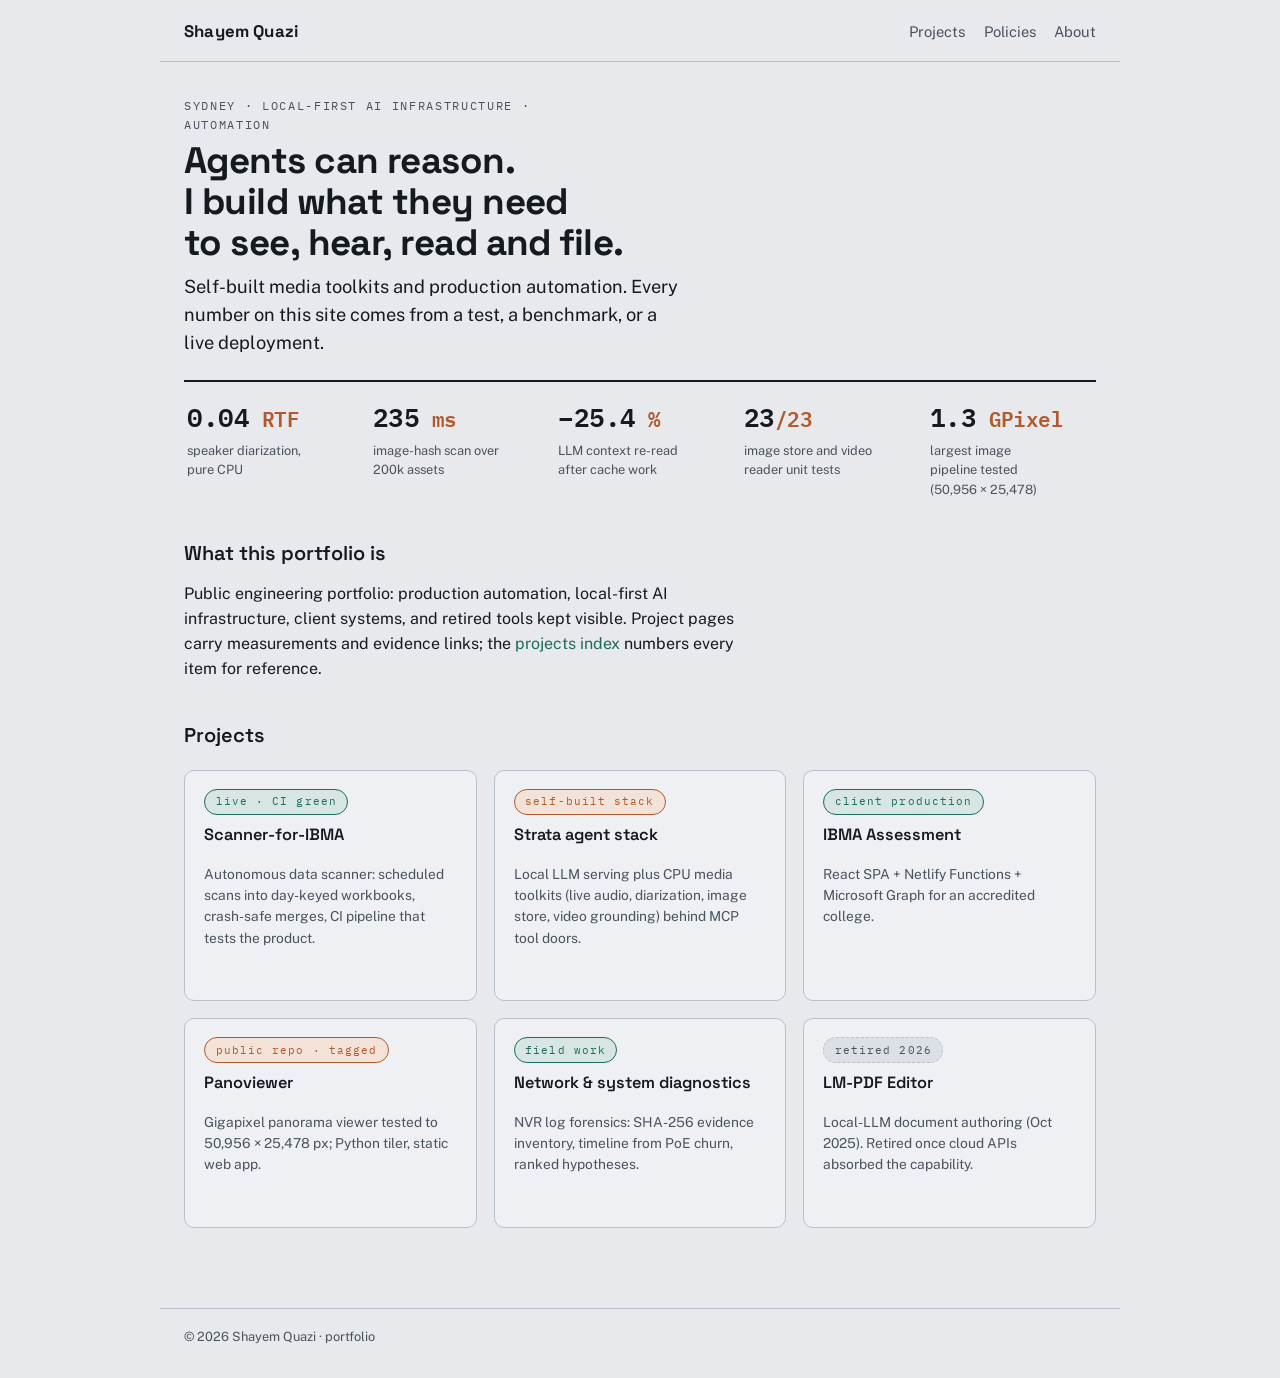
==== index.html @ 37f40e7f "remove SNS-TAX tile (PF9 retired, number kept), drop tag-footnote and footer filler" ====
<!DOCTYPE html>
<html lang="en">
<head>
<meta charset="utf-8">
<meta name="viewport" content="width=device-width, initial-scale=1">
<title>Shayem Quazi — local-first agent infrastructure &amp; shipped automation</title>
<meta name="description" content="Portfolio of Shayem Quazi: local-first AI agent infrastructure, automation systems and measured media toolkits, Sydney.">
<meta property="og:type" content="website">
<meta property="og:site_name" content="Shayem Quazi portfolio">
<meta property="og:title" content="Agents can reason. I build what they need to see, hear, read and file.">
<meta property="og:description" content="Local-first agent infrastructure and shipped automation. Every number on this site comes from a test, a benchmark, or a live deployment.">
<meta property="og:url" content="https://shayem1.github.io/portfolio-2026/">
<link rel="canonical" href="https://shayem1.github.io/portfolio-2026/">
<link rel="icon" type="image/svg+xml" href="assets/img/favicon.svg">
<link rel="preconnect" href="https://fonts.googleapis.com">
<link rel="preconnect" href="https://fonts.gstatic.com" crossorigin>
<link href="https://fonts.googleapis.com/css2?family=IBM+Plex+Mono:wght@400;600&family=Public+Sans:wght@400;500;700&family=Space+Grotesk:wght@500;600;700&display=swap" rel="stylesheet">
<link rel="stylesheet" href="assets/css/site.css">
</head>
<body>
<header class="site-head">
  <a class="brand" href="index.html">Shayem Quazi</a>
  <nav>
    <a href="projects/index.html">Projects</a>
    <a href="policies.html">Policies</a>
    <a href="about.html">About</a>
  </nav>
</header>

<main>
  <p class="eyebrow">Sydney · local-first AI infrastructure · automation</p>
  <h1>Agents can reason.<br>I build what they need<br>to see, hear, read and file.</h1>
  <p class="claim">Self-built media toolkits and production automation. Every number on this site comes from a test, a benchmark, or a live deployment.</p>

  <div class="bench">
    <div class="m"><span class="n">0.04<small> RTF</small></span><span class="l">speaker diarization, pure CPU</span></div>
    <div class="m"><span class="n">235<small> ms</small></span><span class="l">image-hash scan over 200k assets</span></div>
    <div class="m"><span class="n">−25.4<small> %</small></span><span class="l">LLM context re-read after cache work</span></div>
    <div class="m"><span class="n">23<small>/23</small></span><span class="l">image store and video reader unit tests</span></div>
    <div class="m"><span class="n">1.3<small> GPixel</small></span><span class="l">largest image pipeline tested (50,956 × 25,478)</span></div>
  </div>

  <section>
    <h2>What this portfolio is</h2>
    <p>Public engineering portfolio: production automation, local-first AI infrastructure, client systems, and retired tools kept visible. Project pages carry measurements and evidence links; the <a href="projects/index.html">projects index</a> numbers every item for reference.</p>
  </section>

  <section>
    <h2>Projects</h2>
    <div class="cards">
      <a class="card" href="projects/scanner-for-ibma.html">
        <span class="status live">live · CI green</span>
        <span class="t">Scanner-for-IBMA</span>
        <p class="small">Autonomous data scanner: scheduled scans into day-keyed workbooks, crash-safe merges, CI pipeline that tests the product.</p>
      </a>
      <a class="card" href="projects/strata-agent-stack.html">
        <span class="status alpha">self-built stack</span>
        <span class="t">Strata agent stack</span>
        <p class="small">Local LLM serving plus CPU media toolkits (live audio, diarization, image store, video grounding) behind MCP tool doors.</p>
      </a>
      <a class="card" href="projects/ibma-assessment.html">
        <span class="status live">client production</span>
        <span class="t">IBMA Assessment</span>
        <p class="small">React SPA + Netlify Functions + Microsoft Graph for an accredited college.</p>
      </a>
      <a class="card" href="projects/panoviewer.html">
        <span class="status alpha">public repo · tagged</span>
        <span class="t">Panoviewer</span>
        <p class="small">Gigapixel panorama viewer tested to 50,956 × 25,478 px; Python tiler, static web app.</p>
      </a>
      <a class="card" href="projects/diagnostics.html">
        <span class="status live">field work</span>
        <span class="t">Network &amp; system diagnostics</span>
        <p class="small">NVR log forensics: SHA-256 evidence inventory, timeline from PoE churn, ranked hypotheses.</p>
      </a>
      <a class="card" href="projects/lm-pdf-editor.html">
        <span class="status retired">retired 2026</span>
        <span class="t">LM-PDF Editor</span>
        <p class="small">Local-LLM document authoring (Oct 2025). Retired once cloud APIs absorbed the capability.</p>
      </a>
    </div>
  </section>
</main>

<footer class="site-foot">© 2026 Shayem Quazi · portfolio</footer>
</body>
</html>
---- assets/css/site.css ----
/* portfolio-2026 — "engineered ledger paper" system
   tokens: slate-paper / graphite ink / copper + signal-teal accents
   display: Space Grotesk · body: Public Sans · measurement: IBM Plex Mono */

:root {
  --paper: #e7e9ec;
  --paper-2: #dce0e6;
  --card: #eef0f3;
  --ink: #151a20;
  --ink-2: #49535e;
  --rule: #b8c1cb;
  --copper: #b25a2b;
  --teal: #1e6b60;
  --teal-soft: #d7e6e2;
  --shadow: 0 8px 22px rgba(21, 26, 32, .12);
  --radius: 10px;
  --font-display: "Space Grotesk", "Segoe UI", system-ui, sans-serif;
  --font-body: "Public Sans", "Segoe UI", system-ui, sans-serif;
  --font-mono: "IBM Plex Mono", "Consolas", monospace;
  --max: 60rem;
}

* { box-sizing: border-box; }
html { font-size: 16px; }
body {
  margin: 0;
  background: var(--paper);
  color: var(--ink);
  font-family: var(--font-body);
  line-height: 1.55;
}

a { color: var(--teal); text-decoration: none; }
a:hover { text-decoration: underline; text-underline-offset: 3px; }
a:focus-visible, button:focus-visible { outline: 2px solid var(--copper); outline-offset: 2px; }

/* ---------- header ---------- */
.site-head {
  display: flex; align-items: baseline; gap: 1.25rem; flex-wrap: wrap;
  max-width: var(--max); margin: 0 auto; padding: 1.1rem 1.5rem;
  border-bottom: 1px solid var(--rule);
}
.brand {
  font-family: var(--font-display); font-weight: 700; font-size: 1.05rem;
  color: var(--ink); letter-spacing: .01em;
}
.brand:hover { text-decoration: none; }
.site-head nav { display: flex; gap: 1.15rem; margin-left: auto; flex-wrap: wrap; }
.site-head nav a { font-size: .92rem; color: var(--ink-2); }
.site-head nav a:hover { color: var(--ink); text-decoration: none; }
.site-head nav a[aria-current="page"] { color: var(--copper); }

/* ---------- layout ---------- */
main { max-width: var(--max); margin: 0 auto; padding: 2.2rem 1.5rem 3rem; }
section { margin-top: 2.4rem; }
h1 {
  font-family: var(--font-display); font-weight: 700; font-size: 2.3rem;
  line-height: 1.12; letter-spacing: -.015em; margin: .35rem 0 .6rem;
}
h2 { font-family: var(--font-display); font-weight: 600; font-size: 1.25rem; margin: 0 0 .8rem; }
h3 { font-family: var(--font-display); font-weight: 600; font-size: 1.02rem; margin: 0 0 .35rem; }
p { margin: .55rem 0; max-width: 56ch; }

.eyebrow {
  font-family: var(--font-mono); font-size: .74rem; letter-spacing: .14em;
  text-transform: uppercase; color: var(--ink-2); margin: 0;
}
.claim { font-size: 1.14rem; color: var(--ink); max-width: 46ch; }
.small { font-size: .86rem; color: var(--ink-2); }

/* ---------- status + legend tags (pills) ---------- */
.status, .tag {
  display: inline-block; font-family: var(--font-mono); font-size: .68rem;
  letter-spacing: .1em; padding: .24rem .65rem; border: 1px solid var(--rule);
  border-radius: 999px; background: var(--paper-2); color: var(--ink-2);
}
.status.live, .tag.live { color: var(--teal); border-color: var(--teal); background: var(--teal-soft); }
.status.alpha, .tag.alpha { color: var(--copper); border-color: var(--copper); background: #f2e2d7; }
.status.retired, .tag.retired { color: var(--ink-2); border-style: dashed; }
.legend { display: flex; flex-wrap: wrap; gap: .45rem; margin-top: 1rem; }
.tag { cursor: help; }

/* ---------- cards / tiles ---------- */
.cards { display: grid; grid-template-columns: repeat(auto-fill, minmax(15rem, 1fr)); gap: 1.05rem; margin-top: 1.2rem; }
.card {
  border: 1px solid var(--rule); border-radius: var(--radius); padding: 1.1rem 1.2rem;
  background: var(--card); display: flex; flex-direction: column; gap: .45rem;
  transition: transform .18s ease, box-shadow .18s ease, border-color .18s ease;
}
.card.static { border-style: dashed; }
.card > .status { align-self: flex-start; width: fit-content; }
a.card { color: inherit; }
a.card:hover {
  text-decoration: none;
  transform: translateY(-3px);
  box-shadow: var(--shadow);
  border-color: var(--teal);
}
a.card .t {
  font-family: var(--font-display); font-weight: 600; font-size: 1.02rem;
  margin: 0; color: var(--ink); transition: color .15s ease;
}
a.card:hover .t { color: var(--teal); }
a.card::after {
  content: "View \2192"; margin-top: auto; font-family: var(--font-mono);
  font-size: .72rem; letter-spacing: .08em; color: var(--teal);
  opacity: 0; transition: opacity .15s ease;
}
a.card:hover::after, a.card:focus-visible::after { opacity: 1; }

/* ---------- bench strip (signature) ---------- */
.bench {
  display: grid; grid-template-columns: repeat(auto-fit, minmax(10.5rem, 1fr));
  gap: 1rem; border-top: 2px solid var(--ink); margin-top: 1.4rem;
}
.bench .m { padding: .85rem .2rem 0; border-top: none; }
.bench .n {
  font-family: var(--font-mono); font-weight: 600; font-size: 1.62rem;
  font-variant-numeric: tabular-nums; letter-spacing: -.02em; color: var(--ink);
}
.bench .n small { font-size: .82em; color: var(--copper); }
.bench .l { display: block; margin-top: .3rem; font-size: .8rem; color: var(--ink-2); max-width: 16ch; }

/* ---------- feature lists ---------- */
ul.feat { list-style: none; padding: 0; margin: .4rem 0; }
ul.feat li { padding: .35rem 0 .35rem 1.15rem; position: relative; border-bottom: 1px solid var(--rule); }
ul.feat li:last-child { border-bottom: none; }
ul.feat li::before { content: "\203A"; position: absolute; left: .15rem; color: var(--copper); font-weight: 700; }

/* ---------- architecture blocks ---------- */
pre.arch {
  font-family: var(--font-mono); font-size: .8rem; line-height: 1.5;
  background: #f2f4f6; border: 1px solid var(--rule); border-left: 3px solid var(--teal);
  border-radius: 8px; padding: .8rem 1rem; overflow-x: auto; white-space: pre;
}

/* ---------- tables ---------- */
table.ledger { border-collapse: collapse; width: 100%; font-size: .88rem; margin-top: 1rem; }
table.ledger th {
  text-align: left; font-family: var(--font-mono); font-size: .7rem;
  letter-spacing: .12em; text-transform: uppercase; color: var(--ink-2);
  border-bottom: 2px solid var(--ink); padding: .5rem .6rem;
}
table.ledger td { border-bottom: 1px solid var(--rule); padding: .6rem; vertical-align: top; }
table.ledger tr:last-child td { border-bottom: none; }

/* ---------- footer ---------- */
.site-foot {
  max-width: var(--max); margin: 2rem auto 0; padding: 1.1rem 1.5rem 2rem;
  border-top: 1px solid var(--rule); font-size: .8rem; color: var(--ink-2);
}

@media (max-width: 640px) {
  h1 { font-size: 1.7rem; }
  .bench { grid-template-columns: repeat(2, 1fr); }
}
@media (prefers-reduced-motion: reduce) {
  * { animation: none !important; transition: none !important; }
  a.card:hover { transform: none; }
}
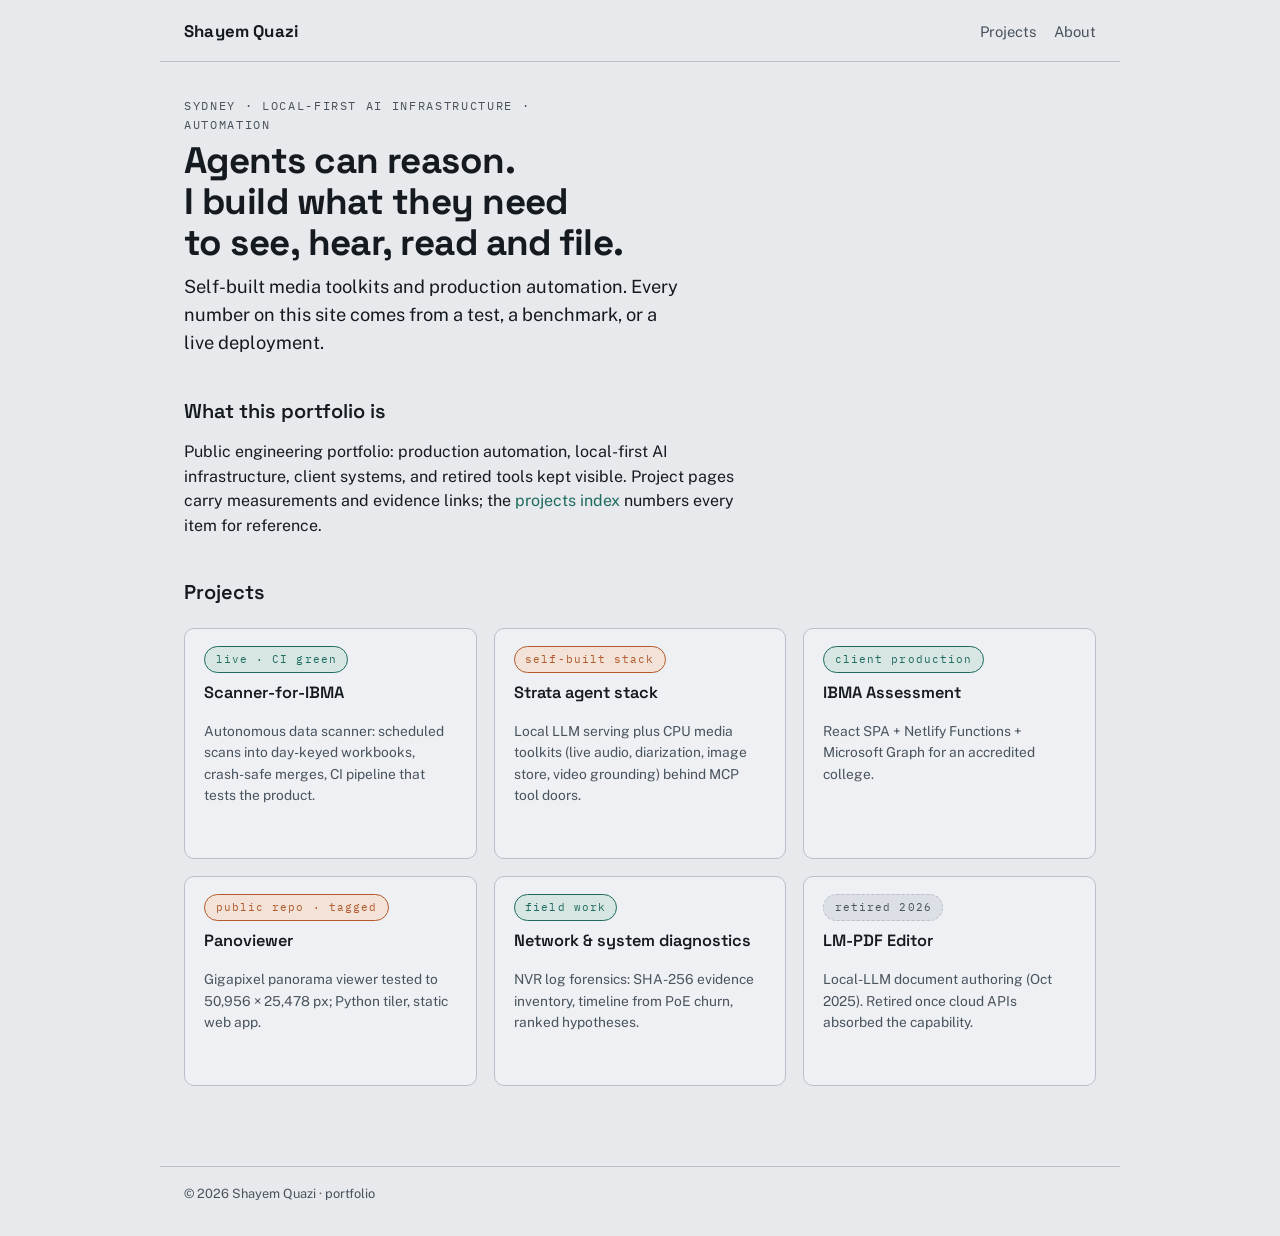
==== commit bbd4dc5f: "landing: bench strip removed (stats live on project pages as hooks); Policies dropped from nav (reac" ====
--- a/index.html
+++ b/index.html
@@ -22,7 +22,6 @@
   <a class="brand" href="index.html">Shayem Quazi</a>
   <nav>
     <a href="projects/index.html">Projects</a>
-    <a href="policies.html">Policies</a>
     <a href="about.html">About</a>
   </nav>
 </header>
@@ -31,14 +30,6 @@
   <p class="eyebrow">Sydney · local-first AI infrastructure · automation</p>
   <h1>Agents can reason.<br>I build what they need<br>to see, hear, read and file.</h1>
   <p class="claim">Self-built media toolkits and production automation. Every number on this site comes from a test, a benchmark, or a live deployment.</p>
-
-  <div class="bench">
-    <div class="m"><span class="n">0.04<small> RTF</small></span><span class="l">speaker diarization, pure CPU</span></div>
-    <div class="m"><span class="n">235<small> ms</small></span><span class="l">image-hash scan over 200k assets</span></div>
-    <div class="m"><span class="n">−25.4<small> %</small></span><span class="l">LLM context re-read after cache work</span></div>
-    <div class="m"><span class="n">23<small>/23</small></span><span class="l">image store and video reader unit tests</span></div>
-    <div class="m"><span class="n">1.3<small> GPixel</small></span><span class="l">largest image pipeline tested (50,956 × 25,478)</span></div>
-  </div>
 
   <section>
     <h2>What this portfolio is</h2>
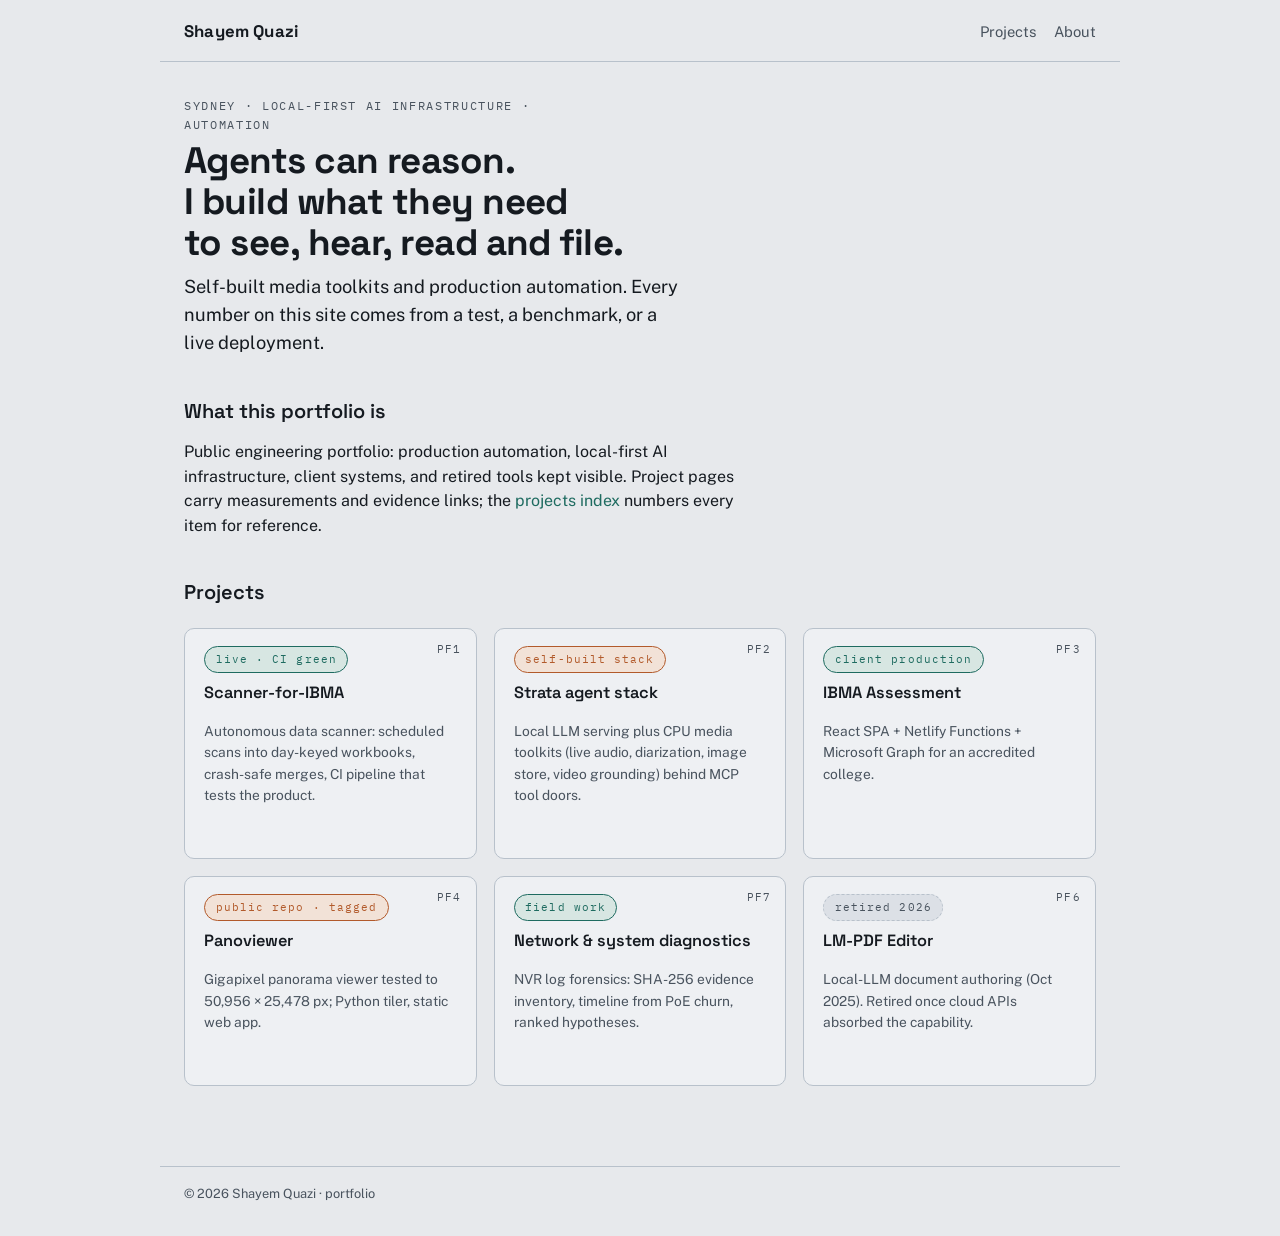
==== commit 4e5d4bdc: "show PF reference numbers on project tiles (top-right mono label; fixed insertion)" ====
--- a/index.html
+++ b/index.html
@@ -40,31 +40,37 @@
     <h2>Projects</h2>
     <div class="cards">
       <a class="card" href="projects/scanner-for-ibma.html">
+        <span class="pf">PF1</span>
         <span class="status live">live · CI green</span>
         <span class="t">Scanner-for-IBMA</span>
         <p class="small">Autonomous data scanner: scheduled scans into day-keyed workbooks, crash-safe merges, CI pipeline that tests the product.</p>
       </a>
       <a class="card" href="projects/strata-agent-stack.html">
+        <span class="pf">PF2</span>
         <span class="status alpha">self-built stack</span>
         <span class="t">Strata agent stack</span>
         <p class="small">Local LLM serving plus CPU media toolkits (live audio, diarization, image store, video grounding) behind MCP tool doors.</p>
       </a>
       <a class="card" href="projects/ibma-assessment.html">
+        <span class="pf">PF3</span>
         <span class="status live">client production</span>
         <span class="t">IBMA Assessment</span>
         <p class="small">React SPA + Netlify Functions + Microsoft Graph for an accredited college.</p>
       </a>
       <a class="card" href="projects/panoviewer.html">
+        <span class="pf">PF4</span>
         <span class="status alpha">public repo · tagged</span>
         <span class="t">Panoviewer</span>
         <p class="small">Gigapixel panorama viewer tested to 50,956 × 25,478 px; Python tiler, static web app.</p>
       </a>
       <a class="card" href="projects/diagnostics.html">
+        <span class="pf">PF7</span>
         <span class="status live">field work</span>
         <span class="t">Network &amp; system diagnostics</span>
         <p class="small">NVR log forensics: SHA-256 evidence inventory, timeline from PoE churn, ranked hypotheses.</p>
       </a>
       <a class="card" href="projects/lm-pdf-editor.html">
+        <span class="pf">PF6</span>
         <span class="status retired">retired 2026</span>
         <span class="t">LM-PDF Editor</span>
         <p class="small">Local-LLM document authoring (Oct 2025). Retired once cloud APIs absorbed the capability.</p>
--- a/assets/css/site.css
+++ b/assets/css/site.css
@@ -85,7 +85,13 @@
 .card {
   border: 1px solid var(--rule); border-radius: var(--radius); padding: 1.1rem 1.2rem;
   background: var(--card); display: flex; flex-direction: column; gap: .45rem;
+  position: relative;
   transition: transform .18s ease, box-shadow .18s ease, border-color .18s ease;
+}
+.card .pf {
+  position: absolute; top: .8rem; right: .9rem;
+  font-family: var(--font-mono); font-size: .68rem; letter-spacing: .1em;
+  color: var(--ink-2);
 }
 .card.static { border-style: dashed; }
 .card > .status { align-self: flex-start; width: fit-content; }
@@ -130,7 +136,7 @@
 /* ---------- architecture blocks ---------- */
 pre.arch {
   font-family: var(--font-mono); font-size: .8rem; line-height: 1.5;
-  background: #f2f4f6; border: 1px solid var(--rule); border-left: 3px solid var(--teal);
+  background: #f2f4f6; border: 1px solid var(--rule);
   border-radius: 8px; padding: .8rem 1rem; overflow-x: auto; white-space: pre;
 }
 
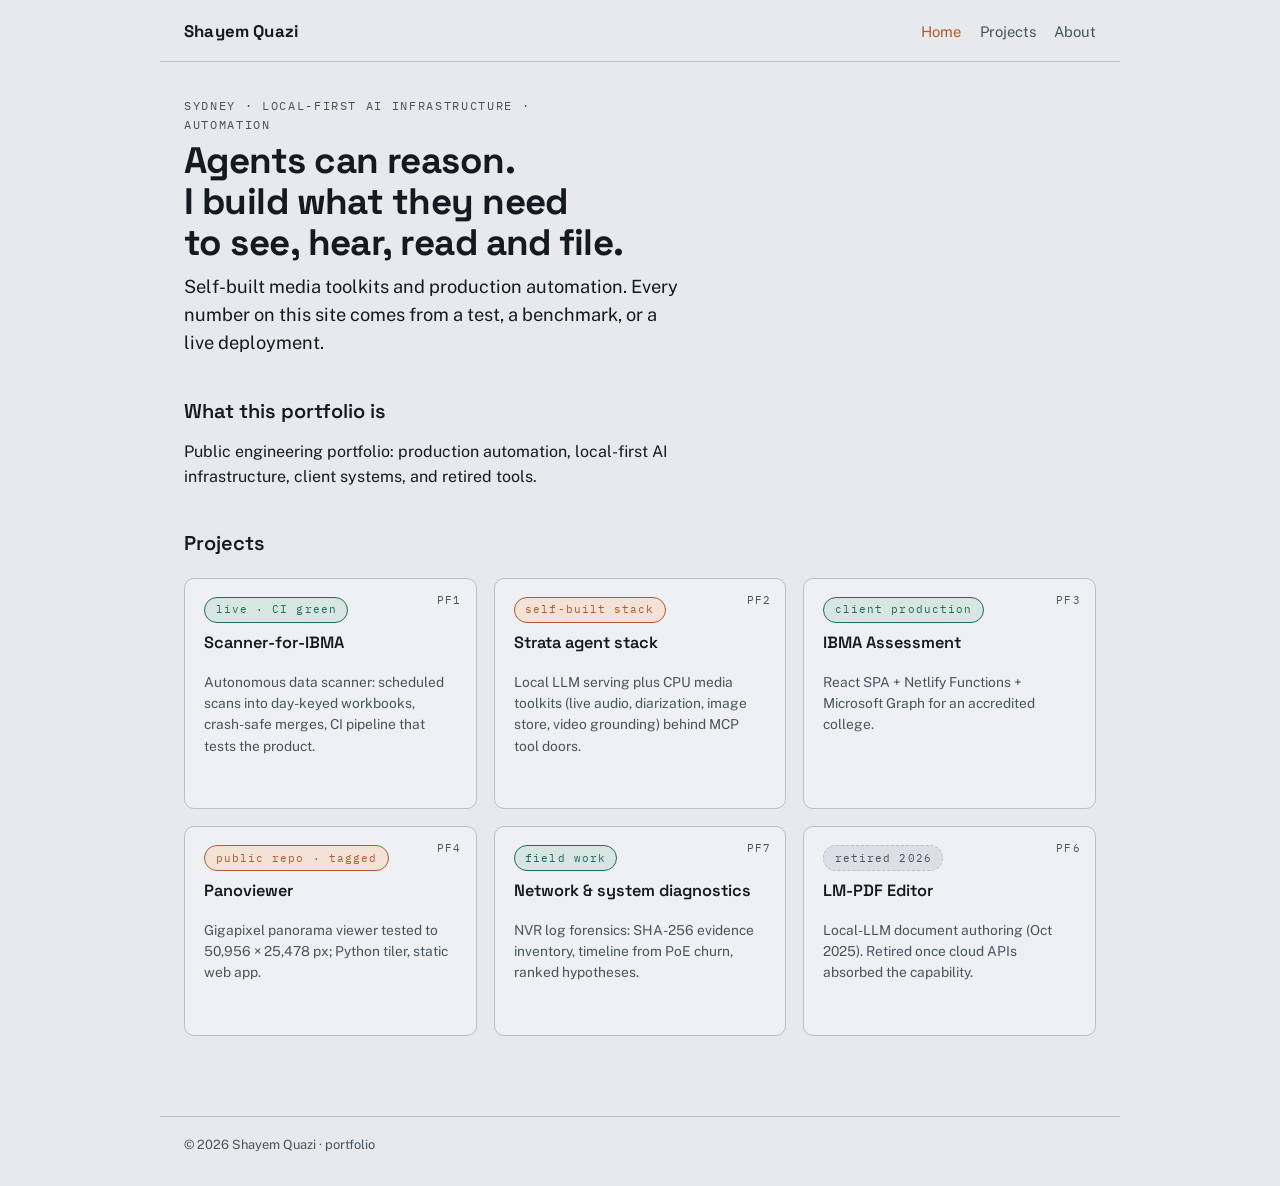
==== commit b663f50c: "nav: Home link on all pages (mirrors brand click); landing: trim portfolio paragraph" ====
--- a/index.html
+++ b/index.html
@@ -21,7 +21,8 @@
 <header class="site-head">
   <a class="brand" href="index.html">Shayem Quazi</a>
   <nav>
-    <a href="projects/index.html">Projects</a>
+    <a href="index.html" aria-current="page">Home</a>
+<a href="projects/index.html">Projects</a>
     <a href="about.html">About</a>
   </nav>
 </header>
@@ -33,7 +34,7 @@
 
   <section>
     <h2>What this portfolio is</h2>
-    <p>Public engineering portfolio: production automation, local-first AI infrastructure, client systems, and retired tools kept visible. Project pages carry measurements and evidence links; the <a href="projects/index.html">projects index</a> numbers every item for reference.</p>
+    <p>Public engineering portfolio: production automation, local-first AI infrastructure, client systems, and retired tools.</p>
   </section>
 
   <section>
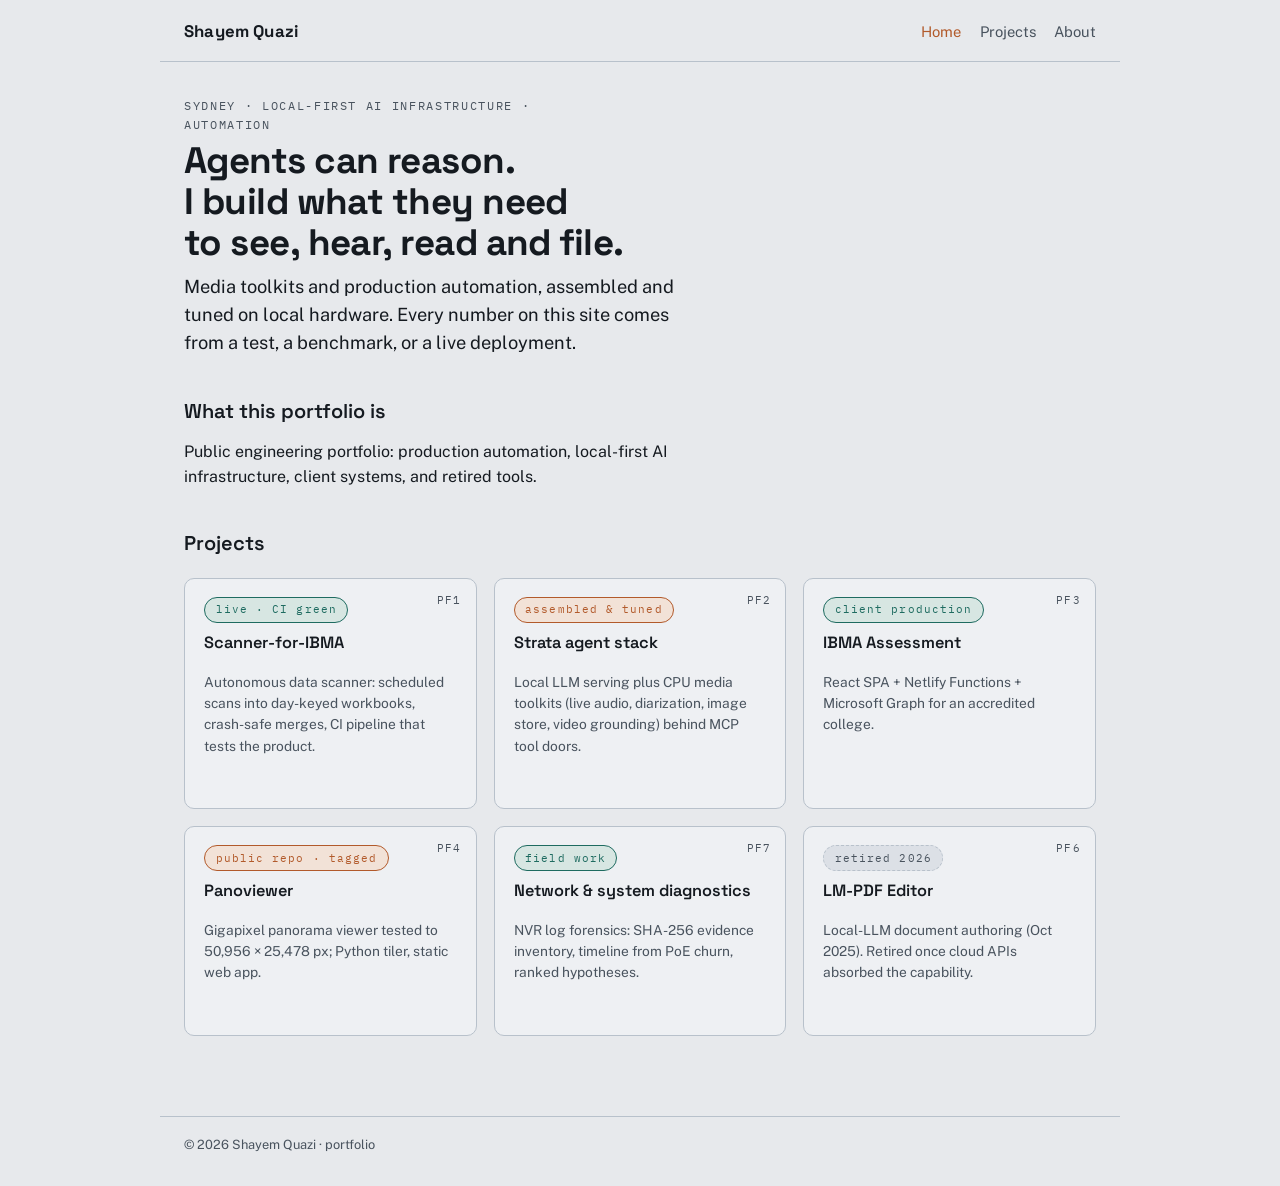
==== commit e2f77d69: "honest provenance pass: strata stack reframed as off-the-shelf engines + local build/tuning/calibrat" ====
--- a/index.html
+++ b/index.html
@@ -30,7 +30,7 @@
 <main>
   <p class="eyebrow">Sydney · local-first AI infrastructure · automation</p>
   <h1>Agents can reason.<br>I build what they need<br>to see, hear, read and file.</h1>
-  <p class="claim">Self-built media toolkits and production automation. Every number on this site comes from a test, a benchmark, or a live deployment.</p>
+  <p class="claim">Media toolkits and production automation, assembled and tuned on local hardware. Every number on this site comes from a test, a benchmark, or a live deployment.</p>
 
   <section>
     <h2>What this portfolio is</h2>
@@ -48,7 +48,7 @@
       </a>
       <a class="card" href="projects/strata-agent-stack.html">
         <span class="pf">PF2</span>
-        <span class="status alpha">self-built stack</span>
+        <span class="status alpha">assembled &amp; tuned</span>
         <span class="t">Strata agent stack</span>
         <p class="small">Local LLM serving plus CPU media toolkits (live audio, diarization, image store, video grounding) behind MCP tool doors.</p>
       </a>
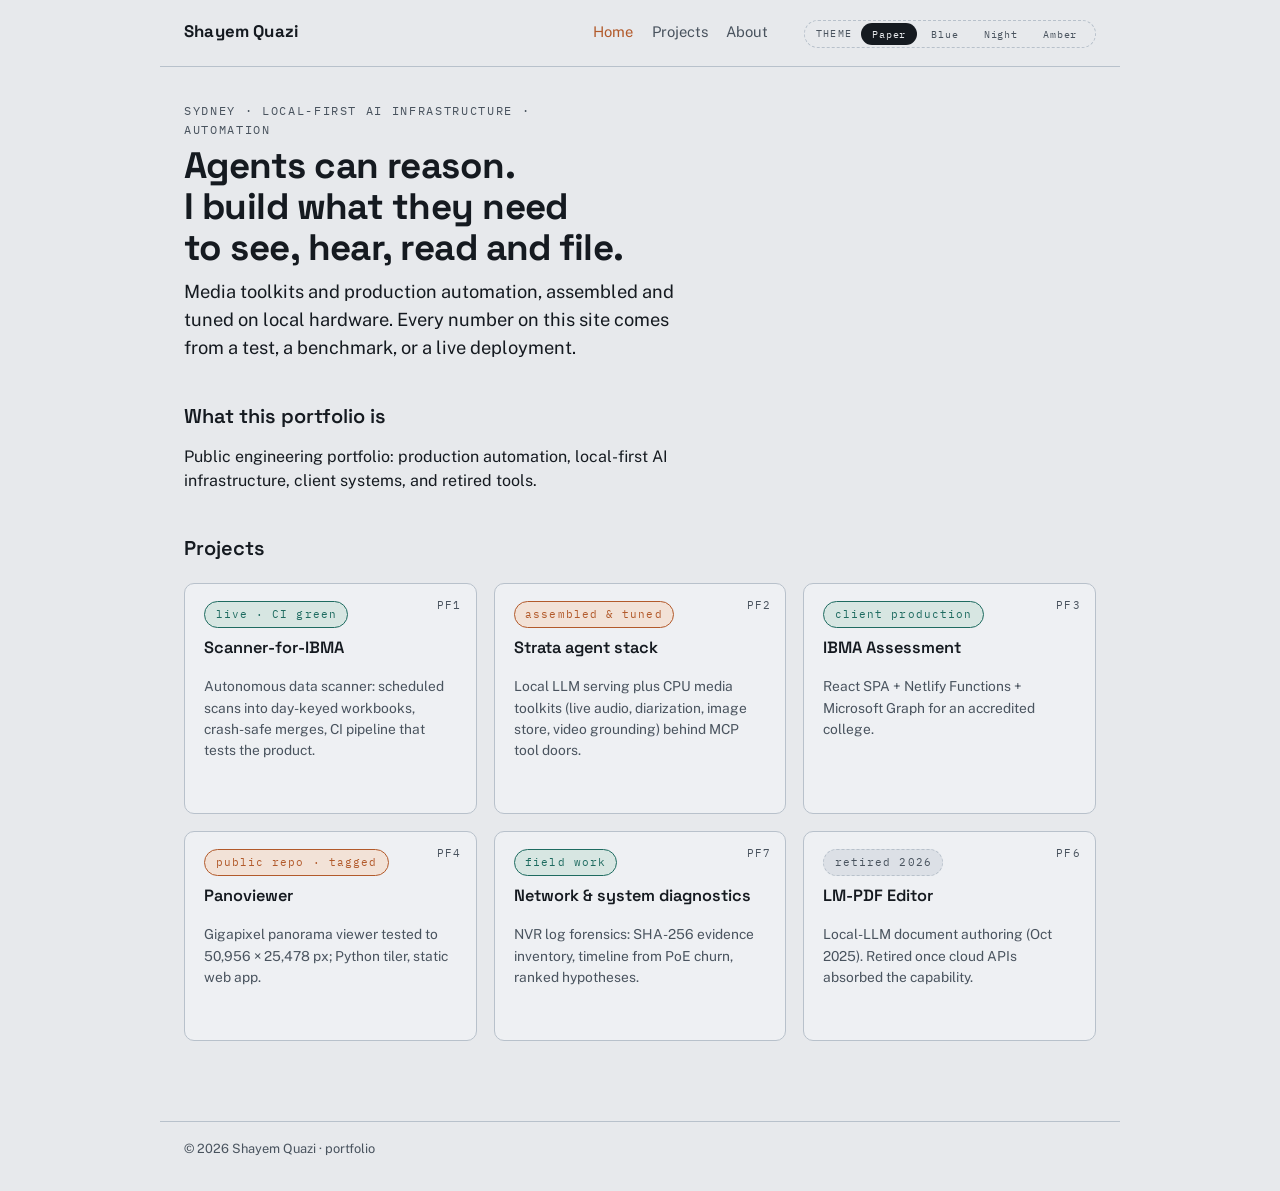
==== commit ea2990b6: "experimental theme system: Paper (default) + Blue/Night/Amber palettes from trial colors; nav theme " ====
--- a/index.html
+++ b/index.html
@@ -3,7 +3,7 @@
 <head>
 <meta charset="utf-8">
 <meta name="viewport" content="width=device-width, initial-scale=1">
-<title>Shayem Quazi — local-first agent infrastructure &amp; shipped automation</title>
+<title>Portfolio</title>
 <meta name="description" content="Portfolio of Shayem Quazi: local-first AI agent infrastructure, automation systems and measured media toolkits, Sydney.">
 <meta property="og:type" content="website">
 <meta property="og:site_name" content="Shayem Quazi portfolio">
@@ -16,6 +16,7 @@
 <link rel="preconnect" href="https://fonts.gstatic.com" crossorigin>
 <link href="https://fonts.googleapis.com/css2?family=IBM+Plex+Mono:wght@400;600&family=Public+Sans:wght@400;500;700&family=Space+Grotesk:wght@500;600;700&display=swap" rel="stylesheet">
 <link rel="stylesheet" href="assets/css/site.css">
+<script src="assets/js/theme.js"></script>
 </head>
 <body>
 <header class="site-head">
--- a/assets/css/site.css
+++ b/assets/css/site.css
@@ -12,6 +12,8 @@
   --copper: #b25a2b;
   --teal: #1e6b60;
   --teal-soft: #d7e6e2;
+  --alpha-soft: #f2e2d7;
+  --code-bg: #f2f4f6;
   --shadow: 0 8px 22px rgba(21, 26, 32, .12);
   --radius: 10px;
   --font-display: "Space Grotesk", "Segoe UI", system-ui, sans-serif;
@@ -75,10 +77,25 @@
   border-radius: 999px; background: var(--paper-2); color: var(--ink-2);
 }
 .status.live, .tag.live { color: var(--teal); border-color: var(--teal); background: var(--teal-soft); }
-.status.alpha, .tag.alpha { color: var(--copper); border-color: var(--copper); background: #f2e2d7; }
+.status.alpha, .tag.alpha { color: var(--copper); border-color: var(--copper); background: var(--alpha-soft); }
 .status.retired, .tag.retired { color: var(--ink-2); border-style: dashed; }
 .legend { display: flex; flex-wrap: wrap; gap: .45rem; margin-top: 1rem; }
 .tag { cursor: help; }
+.stacktags { display: flex; flex-wrap: wrap; gap: .45rem; margin: .55rem 0 0; }
+.stacktags .tag { cursor: default; }
+
+/* ---------- filter bar ---------- */
+.filters { display: flex; flex-wrap: wrap; gap: .45rem; margin-top: 1rem; }
+.fbtn {
+  font-family: var(--font-mono); font-size: .68rem; letter-spacing: .1em;
+  padding: .3rem .8rem; border: 1px solid var(--rule); border-radius: 999px;
+  background: var(--paper-2); color: var(--ink-2); cursor: pointer;
+  transition: border-color .15s ease, color .15s ease, background .15s ease;
+}
+.fbtn:hover { border-color: var(--copper); color: var(--copper); }
+.fbtn.active { background: var(--ink); border-color: var(--ink); color: var(--paper); }
+.card.dim { opacity: .55; }
+.card.dim:hover { opacity: 1; }
 
 /* ---------- cards / tiles ---------- */
 .cards { display: grid; grid-template-columns: repeat(auto-fill, minmax(15rem, 1fr)); gap: 1.05rem; margin-top: 1.2rem; }
@@ -127,16 +144,32 @@
 .bench .n small { font-size: .82em; color: var(--copper); }
 .bench .l { display: block; margin-top: .3rem; font-size: .8rem; color: var(--ink-2); max-width: 16ch; }
 
-/* ---------- feature lists ---------- */
+/* ---------- feature lists (collapsible shelves) ---------- */
 ul.feat { list-style: none; padding: 0; margin: .4rem 0; }
 ul.feat li { padding: .35rem 0 .35rem 1.15rem; position: relative; border-bottom: 1px solid var(--rule); }
 ul.feat li:last-child { border-bottom: none; }
 ul.feat li::before { content: "\203A"; position: absolute; left: .15rem; color: var(--copper); font-weight: 700; }
 
+details.feat { border-bottom: 1px solid var(--rule); padding: .4rem 0; }
+details.feat:last-of-type { border-bottom: none; }
+details.feat summary {
+  list-style: none; cursor: pointer; position: relative;
+  padding: .15rem 0 .15rem 1.15rem; font-size: .98rem;
+}
+details.feat summary::-webkit-details-marker { display: none; }
+details.feat summary::before {
+  content: "\203A"; position: absolute; left: .15rem; top: .12rem;
+  color: var(--copper); font-weight: 700; transition: transform .15s ease;
+}
+details.feat[open] > summary::before { transform: rotate(90deg); }
+details.feat summary:hover { color: var(--teal); }
+details.feat summary:focus-visible { outline: 2px solid var(--copper); outline-offset: 2px; border-radius: 4px; }
+details.feat .body { padding: .35rem 0 .2rem 1.15rem; margin: 0; }
+
 /* ---------- architecture blocks ---------- */
 pre.arch {
   font-family: var(--font-mono); font-size: .8rem; line-height: 1.5;
-  background: #f2f4f6; border: 1px solid var(--rule);
+  background: var(--code-bg); border: 1px solid var(--rule);
   border-radius: 8px; padding: .8rem 1rem; overflow-x: auto; white-space: pre;
 }
 
@@ -164,3 +197,45 @@
   * { animation: none !important; transition: none !important; }
   a.card:hover { transform: none; }
 }
+
+/* ---------- experimental theme switcher (nav) ---------- */
+.theme-switch {
+  display: flex; align-items: center; gap: .25rem; margin-left: 1rem;
+  border: 1px dashed var(--rule); border-radius: 999px; padding: .15rem .45rem;
+}
+.tlabel {
+  font-family: var(--font-mono); font-size: .6rem; letter-spacing: .12em;
+  text-transform: uppercase; color: var(--ink-2); padding: 0 .35rem 0 .25rem;
+}
+.tbtn {
+  font-family: var(--font-mono); font-size: .64rem; letter-spacing: .08em;
+  padding: .22rem .6rem; border: 1px solid transparent; border-radius: 999px;
+  background: transparent; color: var(--ink-2); cursor: pointer;
+  transition: color .15s ease, background .15s ease;
+}
+.tbtn:hover { color: var(--ink); }
+.tbtn.active { background: var(--ink); color: var(--paper); }
+
+/* ---------- experimental color themes ---------- */
+/* blue: cool light paper; Lblue1 links/live pills; Orange1 accents; Nblue1 ink */
+html[data-theme="blue"] {
+  --paper: #e7edf8; --paper-2: #dce4f1; --card: #f0f4fb;
+  --ink: #161830; --ink-2: #4d5673; --rule: #b7c4da;
+  --copper: #e37c14; --teal: #1276e0; --teal-soft: #d5e3f7;
+  --alpha-soft: #f7e0c6; --code-bg: #e9eff8;
+}
+/* night: Nblue2 paper, Nblue1 cards; lightened Lblue1 links (readability tint); Orange3 accents */
+html[data-theme="night"] {
+  --paper: #0e0f30; --paper-2: #191c3d; --card: #161830;
+  --ink: #e9ebf6; --ink-2: #99a3c3; --rule: #343967;
+  --copper: #f28713; --teal: #66a3f2; --teal-soft: #182f57;
+  --alpha-soft: #3c2b15; --code-bg: #12142e;
+  --shadow: 0 10px 26px rgba(0, 0, 0, .5);
+}
+/* amber: warm paper; Nblue1 ink; Orange1 accents; Lblue2 links */
+html[data-theme="amber"] {
+  --paper: #f6e9d6; --paper-2: #eeddc4; --card: #f9f0e2;
+  --ink: #161830; --ink-2: #6c5f4b; --rule: #d9c1a1;
+  --copper: #e37c14; --teal: #0f5ef2; --teal-soft: #dbe5f8;
+  --alpha-soft: #f3ddbd; --code-bg: #f1e4cf;
+}
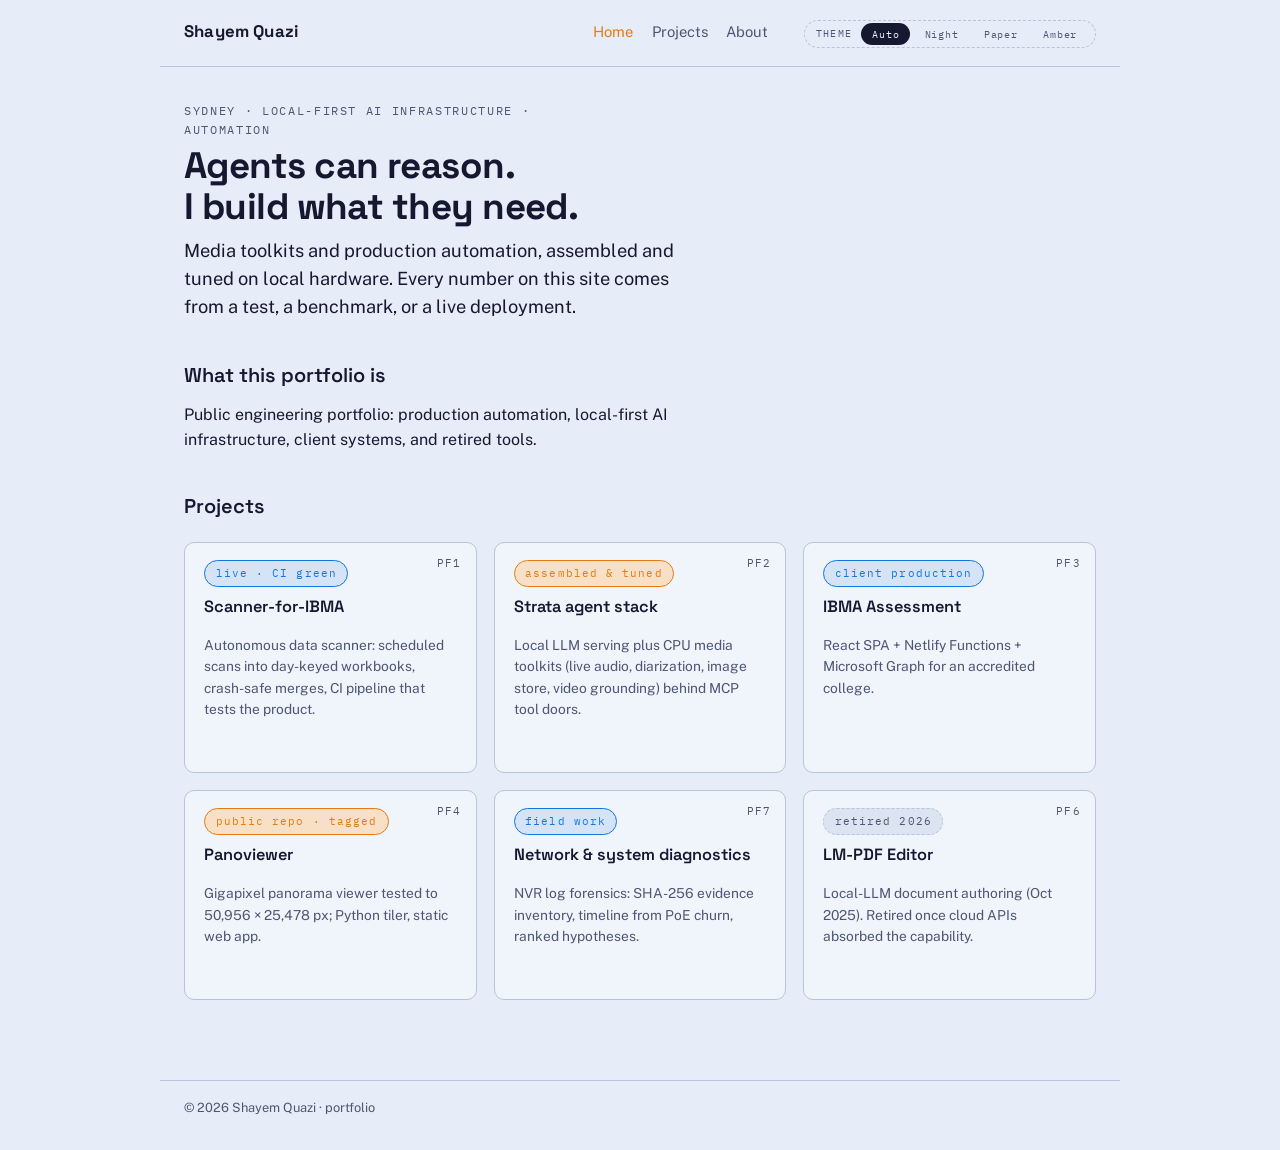
==== commit 5a66a40f: "policies: correct Kukutai & Taylor edition year to 2016 (ANU Press / CAEPR monograph 38)" ====
--- a/index.html
+++ b/index.html
@@ -30,7 +30,7 @@
 
 <main>
   <p class="eyebrow">Sydney · local-first AI infrastructure · automation</p>
-  <h1>Agents can reason.<br>I build what they need<br>to see, hear, read and file.</h1>
+  <h1>Agents can reason.<br>I build what they need.</h1>
   <p class="claim">Media toolkits and production automation, assembled and tuned on local hardware. Every number on this site comes from a test, a benchmark, or a live deployment.</p>
 
   <section>
--- a/assets/css/site.css
+++ b/assets/css/site.css
@@ -224,13 +224,13 @@
   --copper: #e37c14; --teal: #1276e0; --teal-soft: #d5e3f7;
   --alpha-soft: #f7e0c6; --code-bg: #e9eff8;
 }
-/* night: Nblue2 paper, Nblue1 cards; lightened Lblue1 links (readability tint); Orange3 accents */
+/* night: deepened Nblue2 page, deepened Nblue1 cards, brighter ink for contrast; Orange3 accents; lightened Lblue1 links */
 html[data-theme="night"] {
-  --paper: #0e0f30; --paper-2: #191c3d; --card: #161830;
-  --ink: #e9ebf6; --ink-2: #99a3c3; --rule: #343967;
-  --copper: #f28713; --teal: #66a3f2; --teal-soft: #182f57;
-  --alpha-soft: #3c2b15; --code-bg: #12142e;
-  --shadow: 0 10px 26px rgba(0, 0, 0, .5);
+  --paper: #090a1e; --paper-2: #14172f; --card: #131530;
+  --ink: #eef0f8; --ink-2: #99a3c3; --rule: #2b3058;
+  --copper: #f28713; --teal: #66a3f2; --teal-soft: #16294e;
+  --alpha-soft: #382812; --code-bg: #101227;
+  --shadow: 0 10px 26px rgba(0, 0, 0, .55);
 }
 /* amber: warm paper; Nblue1 ink; Orange1 accents; Lblue2 links */
 html[data-theme="amber"] {
